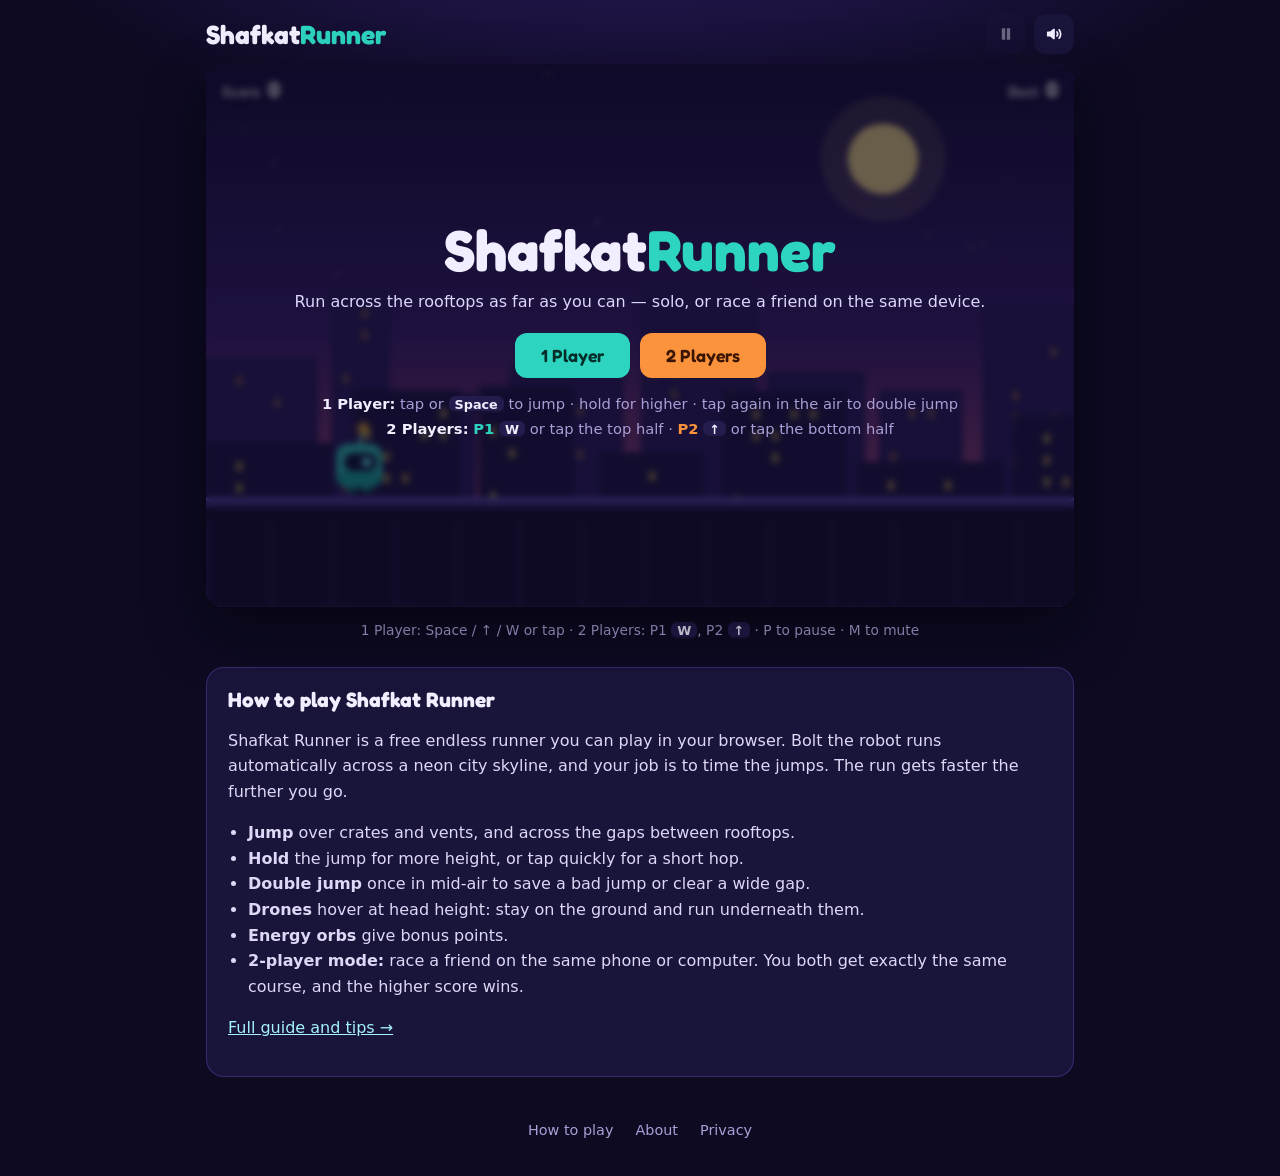
==== index.html @ a6edea65 "added" ====
<!doctype html>
<html lang="en">
<head>
  <meta charset="utf-8">
  <meta name="viewport" content="width=device-width, initial-scale=1, viewport-fit=cover">
  <title>Shafkat Runner — Free Endless Runner Game | 1 or 2 Players, No Download</title>
  <meta name="description" content="Play Shafkat Runner free in your browser: tap to jump across neon rooftops, dodge drones and grab orbs. Play solo or race a friend in 2-player mode.">
  <meta name="theme-color" content="#140f2e">
  <link rel="icon" href="favicon.svg" type="image/svg+xml">

  <meta property="og:title" content="Shafkat Runner — Endless Rooftop Runner">
  <meta property="og:description" content="Tap to jump. Play solo or race a friend on the same screen.">
  <meta property="og:type" content="website">

  <link rel="preconnect" href="https://fonts.googleapis.com">
  <link rel="preconnect" href="https://fonts.gstatic.com" crossorigin>
  <link href="https://fonts.googleapis.com/css2?family=Fredoka:wght@500;600;700&display=swap" rel="stylesheet">
  <link rel="stylesheet" href="style.css">

  <!-- GOOGLE ADSENSE: once approved, paste your AdSense <script> tag here. -->
</head>
<body>
  <header class="topbar">
    <a class="logo" href="/" aria-label="Shafkat Runner home">Shafkat<span>Runner</span></a>
    <div class="top-actions">
      <button class="icon-btn" id="pause-btn" aria-label="Pause" title="Pause (P)">
        <svg viewBox="0 0 24 24" width="20" height="20" aria-hidden="true"><path fill="currentColor" d="M7 5h4v14H7zM13 5h4v14h-4z"/></svg>
      </button>
      <button class="icon-btn" id="sound-btn" aria-label="Mute sound" title="Sound (M)">
        <svg class="ico-on" viewBox="0 0 24 24" width="20" height="20" aria-hidden="true" fill="none" stroke="currentColor" stroke-width="2" stroke-linecap="round" stroke-linejoin="round"><path d="M4.5 10h3l4.5-3.5v11L7.5 14h-3z" fill="currentColor"/><path d="M15.5 9.5c1.1 1.4 1.1 3.6 0 5"/><path d="M18.2 7c2.4 2.8 2.4 7.2 0 10"/></svg>
        <svg class="ico-off" viewBox="0 0 24 24" width="20" height="20" aria-hidden="true" fill="none" stroke="currentColor" stroke-width="2" stroke-linecap="round" stroke-linejoin="round"><path d="M4.5 10h3l4.5-3.5v11L7.5 14h-3z" fill="currentColor"/><path d="M15.5 9.5l5 5M20.5 9.5l-5 5"/></svg>
      </button>
    </div>
  </header>

  <main class="wrap">
    <div class="game" id="game" role="application"
         aria-label="Shafkat Runner game. One player: Space, Up arrow or tap to jump. Two players: Player 1 presses W or taps the top half, Player 2 presses Up or taps the bottom half.">
      <canvas id="canvas"></canvas>

      <div class="hud" id="hud" aria-hidden="true">
        <div class="hud-item">Score <b id="score">0</b></div>
        <div class="hud-item">Best <b id="best">0</b></div>
      </div>

      <div class="screen" id="start-screen">
        <h1 class="title">Shafkat<span>Runner</span></h1>
        <p class="lead">Run across the rooftops as far as you can — solo, or race a friend on the same device.</p>
        <div class="actions">
          <button class="btn primary big" id="solo-btn">1 Player</button>
          <button class="btn alt big" id="versus-btn">2 Players</button>
        </div>
        <ul class="howto">
          <li><b>1 Player:</b> tap or <kbd>Space</kbd> to jump · hold for higher · tap again in the air to double jump</li>
          <li><b>2 Players:</b> <span class="p1">P1</span> <kbd>W</kbd> or tap the top half · <span class="p2">P2</span> <kbd>↑</kbd> or tap the bottom half</li>
        </ul>
      </div>

      <div class="screen" id="over-screen" hidden>
        <p class="over-title" id="over-title">Game over</p>
        <div id="solo-result">
          <p class="new-best" id="new-best" hidden>⭐ New best!</p>
          <div class="final"><span id="final-score">0</span><small>points</small></div>
          <p class="final-best">Best <b id="final-best">0</b></p>
        </div>
        <div class="vs-result" id="vs-result" hidden>
          <div class="vs-row" id="vs-row1"><span class="dot p1"></span>Player 1<b id="vs-s1">0</b></div>
          <div class="vs-row" id="vs-row2"><span class="dot p2"></span>Player 2<b id="vs-s2">0</b></div>
          <p class="tally">Matches won: <b id="vs-tally">0 – 0</b></p>
        </div>
        <div class="actions">
          <button class="btn primary" id="again-btn">Play again</button>
          <button class="btn ghost" id="menu-btn">Change mode</button>
          <button class="btn ghost" id="share-btn">Share</button>
        </div>
      </div>

      <div class="screen" id="pause-screen" hidden>
        <p class="over-title">Paused</p>
        <button class="btn primary" id="resume-btn">Resume</button>
      </div>
    </div>

    <p class="hint">1 Player: Space / ↑ / W or tap · 2 Players: P1 <kbd>W</kbd>, P2 <kbd>↑</kbd> · P to pause · M to mute</p>

    <!-- AD SLOT: after AdSense approval, place a responsive ad unit HERE, below the game.
         Never put ads inside or touching the game area (accidental taps break AdSense rules). -->

    <section class="content">
      <h2>How to play Shafkat Runner</h2>
      <p>Shafkat Runner is a free endless runner you can play in your browser. Bolt the robot runs automatically across a neon city skyline, and your job is to time the jumps. The run gets faster the further you go.</p>
      <ul>
        <li><strong>Jump</strong> over crates and vents, and across the gaps between rooftops.</li>
        <li><strong>Hold</strong> the jump for more height, or tap quickly for a short hop.</li>
        <li><strong>Double jump</strong> once in mid-air to save a bad jump or clear a wide gap.</li>
        <li><strong>Drones</strong> hover at head height: stay on the ground and run underneath them.</li>
        <li><strong>Energy orbs</strong> give bonus points.</li>
        <li><strong>2-player mode:</strong> race a friend on the same phone or computer. You both get exactly the same course, and the higher score wins.</li>
      </ul>
      <p><a href="how-to-play.html">Full guide and tips →</a></p>
    </section>

  </main>

  <footer class="footer">
    <a href="how-to-play.html">How to play</a>
    <a href="about.html">About</a>
    <a href="privacy.html">Privacy</a>
  </footer>

  <div class="toast" id="toast" role="status" aria-live="polite"></div>

  <script src="game.js"></script>
</body>
</html>
---- style.css ----
/* ============================================================
   Shafkat Runner — styles
   ============================================================ */
:root {
  --bg: #0d0a22;
  --surface: #19143a;
  --surface-2: #231c4d;
  --line: #352b6e;
  --text: #f1eeff;
  --muted: #a99fd6;
  --accent: #2dd4bf;
  --accent-ink: #052e2a;
  --warm: #fbbf24;
  --font-game: 'Fredoka', ui-rounded, 'Segoe UI', system-ui, sans-serif;
  --font-body: system-ui, -apple-system, 'Segoe UI', Roboto, sans-serif;
}

* { box-sizing: border-box; }
html, body { margin: 0; }
body {
  min-height: 100vh;
  background: radial-gradient(1000px 520px at 50% -200px, #33206e 0%, transparent 70%), var(--bg);
  color: var(--text);
  font: 16px/1.6 var(--font-body);
  -webkit-font-smoothing: antialiased;
}
a { color: #a5f3fc; }
a:hover { color: #cffafe; }

.wrap { max-width: 900px; margin: 0 auto; padding: 0 16px 24px; }

/* ---------- Top bar ---------- */
.topbar {
  max-width: 900px; margin: 0 auto; padding: 14px 16px 10px;
  display: flex; align-items: center; justify-content: space-between; gap: 12px;
}
.logo { font: 700 1.65rem var(--font-game); color: var(--text); text-decoration: none; }
.logo span, .title span { color: var(--accent); }
.top-actions { display: flex; gap: 8px; }
.icon-btn {
  width: 40px; height: 40px; display: grid; place-items: center;
  border: 0; border-radius: 12px; background: var(--surface); color: var(--text); cursor: pointer;
}
.icon-btn:hover { background: var(--surface-2); }
.icon-btn[disabled] { opacity: .4; cursor: default; }
#sound-btn .ico-off { display: none; }
#sound-btn.muted .ico-on { display: none; }
#sound-btn.muted .ico-off { display: block; }

/* ---------- Game area ---------- */
.game {
  position: relative; width: 100%; aspect-ratio: 16 / 10; max-height: 72vh;
  margin: 0 auto; border-radius: 18px; overflow: hidden;
  background: #1b1446;
  box-shadow: 0 24px 60px rgba(0, 0, 0, .45), inset 0 0 0 1px var(--line);
  touch-action: none; user-select: none; -webkit-user-select: none;
  -webkit-tap-highlight-color: transparent; cursor: pointer; outline: none;
}
.game canvas { display: block; width: 100%; height: 100%; }

.hud {
  position: absolute; top: 0; left: 0; right: 0; z-index: 2;
  display: flex; justify-content: space-between; padding: 12px 16px;
  font: 600 .95rem var(--font-game); color: rgba(241, 238, 255, .8);
  text-shadow: 0 2px 6px rgba(0, 0, 0, .5); pointer-events: none;
}
.hud b { color: #fff; font-size: 1.35rem; margin-left: 4px; }

.screen {
  position: absolute; inset: 0; z-index: 3;
  display: flex; flex-direction: column; align-items: center; justify-content: center; gap: 10px;
  padding: 20px; text-align: center;
  background: rgba(13, 10, 34, .62); backdrop-filter: blur(3px); -webkit-backdrop-filter: blur(3px);
  animation: fadeIn .25s ease;
}
.screen[hidden] { display: none; }
@keyframes fadeIn { from { opacity: 0; } to { opacity: 1; } }

.title { margin: 0; font: 700 clamp(2.4rem, 8vw, 3.6rem)/1 var(--font-game); }
.lead { margin: 0; color: #ddd6ff; }
.howto {
  list-style: none; padding: 0; margin: 4px 0 8px;
  display: grid; gap: 2px; color: var(--muted); font-size: .92rem;
}
.howto b { color: var(--text); }
kbd {
  font: 600 .8rem var(--font-body); padding: 1px 6px; border-radius: 6px;
  background: var(--surface-2); box-shadow: inset 0 -2px 0 rgba(0, 0, 0, .35); color: var(--text);
}
.over-title { margin: 0; font: 700 clamp(1.8rem, 6vw, 2.4rem) var(--font-game); }
.new-best { margin: 0; font: 600 1rem var(--font-game); color: var(--warm); animation: pulse 1s ease infinite; }
.new-best[hidden] { display: none; }
.final span { display: block; font: 700 clamp(2.6rem, 9vw, 3.6rem)/1 var(--font-game); color: var(--warm); }
.final small { color: var(--muted); }
.final-best { margin: 0; color: var(--muted); }
.final-best b { color: var(--text); }
.actions { display: flex; flex-wrap: wrap; gap: 10px; justify-content: center; margin-top: 8px; }
@keyframes pulse { 50% { transform: scale(1.06); } }

/* ---------- Buttons ---------- */
.btn {
  display: inline-flex; align-items: center; justify-content: center; gap: 6px;
  border: 0; border-radius: 12px; padding: 10px 20px; cursor: pointer; text-decoration: none;
  font: 600 1rem var(--font-game); background: var(--surface-2); color: var(--text);
  transition: transform .1s, filter .15s;
}
.btn:hover { filter: brightness(1.1); }
.btn:active { transform: scale(.97); }
.btn.primary { background: var(--accent); color: var(--accent-ink); }
.btn.ghost { background: transparent; box-shadow: inset 0 0 0 1.5px var(--line); }
.btn.big { padding: 12px 26px; font-size: 1.1rem; }
.btn.primary.big { animation: pulse 1.6s ease infinite; }
.btn.alt { background: #fb923c; color: #3b1503; }

/* ---------- 2-player ---------- */
.game.versus { aspect-ratio: 4 / 3; }
.game.versus .hud { display: none; }
.howto .p1, .howto .p2 { font-weight: 700; }
.howto .p1 { color: #2dd4bf; }
.howto .p2 { color: #fb923c; }
.vs-result { display: grid; gap: 6px; min-width: 220px; margin: 4px 0; }
.vs-result[hidden], #solo-result[hidden] { display: none; }
.vs-row {
  display: flex; align-items: center; gap: 10px; padding: 8px 14px; border-radius: 12px;
  background: rgba(255, 255, 255, .06); font: 600 1rem var(--font-game);
}
.vs-row b { margin-left: auto; font-size: 1.35rem; }
.vs-row.win { box-shadow: inset 0 0 0 2px var(--warm); }
.vs-row.win b { color: var(--warm); }
.dot { width: 12px; height: 12px; border-radius: 50%; flex: none; }
.dot.p1 { background: #2dd4bf; }
.dot.p2 { background: #fb923c; }
.tally { margin: 2px 0 0; color: var(--muted); font-size: .92rem; }
.tally b { color: var(--text); }

.hint { text-align: center; color: var(--muted); font-size: .86rem; margin: 12px 0 0; }

/* ---------- Content ---------- */
.content {
  margin-top: 26px; padding: 20px 22px; border-radius: 18px;
  background: var(--surface); box-shadow: inset 0 0 0 1px var(--line);
}
.content h2 { font: 700 1.3rem var(--font-game); margin: 0 0 8px; }
.content p, .content li { color: #ddd8f6; }
.content ul { padding-left: 20px; }

.footer {
  display: flex; justify-content: center; gap: 22px; flex-wrap: wrap;
  padding: 18px 16px 34px; font-size: .9rem;
}
.footer a { color: var(--muted); text-decoration: none; }
.footer a:hover { color: var(--text); }

.toast {
  position: fixed; left: 50%; bottom: 28px; z-index: 50;
  transform: translate(-50%, 20px); opacity: 0; pointer-events: none;
  padding: 10px 18px; border-radius: 999px; background: #fff; color: #111;
  font: 600 .95rem var(--font-body); box-shadow: 0 10px 30px rgba(0, 0, 0, .35);
  transition: opacity .2s, transform .2s; white-space: nowrap;
}
.toast.show { opacity: 1; transform: translate(-50%, 0); }

/* ---------- Content pages ---------- */
.page { max-width: 680px; margin: 0 auto; padding: 8px 16px 40px; }
.page h1 { font: 700 2rem/1.2 var(--font-game); margin: 18px 0 12px; }
.page h2 { font: 700 1.3rem var(--font-game); margin: 28px 0 8px; }
.page p, .page li { color: #ddd8f6; }
.page .back { display: inline-block; margin-top: 24px; }

/* ---------- Phones: squarer play area so you can see further ahead ---------- */
@media (max-width: 600px) {
  .game { aspect-ratio: 1 / 1; border-radius: 14px; }
  .game.versus { aspect-ratio: 3 / 4; }
  .title { font-size: 2.1rem; }
  .screen { gap: 8px; padding: 14px; }
  .howto { font-size: .84rem; }
  .lead { font-size: .92rem; }
  .hint { display: none; }
}
@media (max-width: 360px) {
  .lead { display: none; }
}
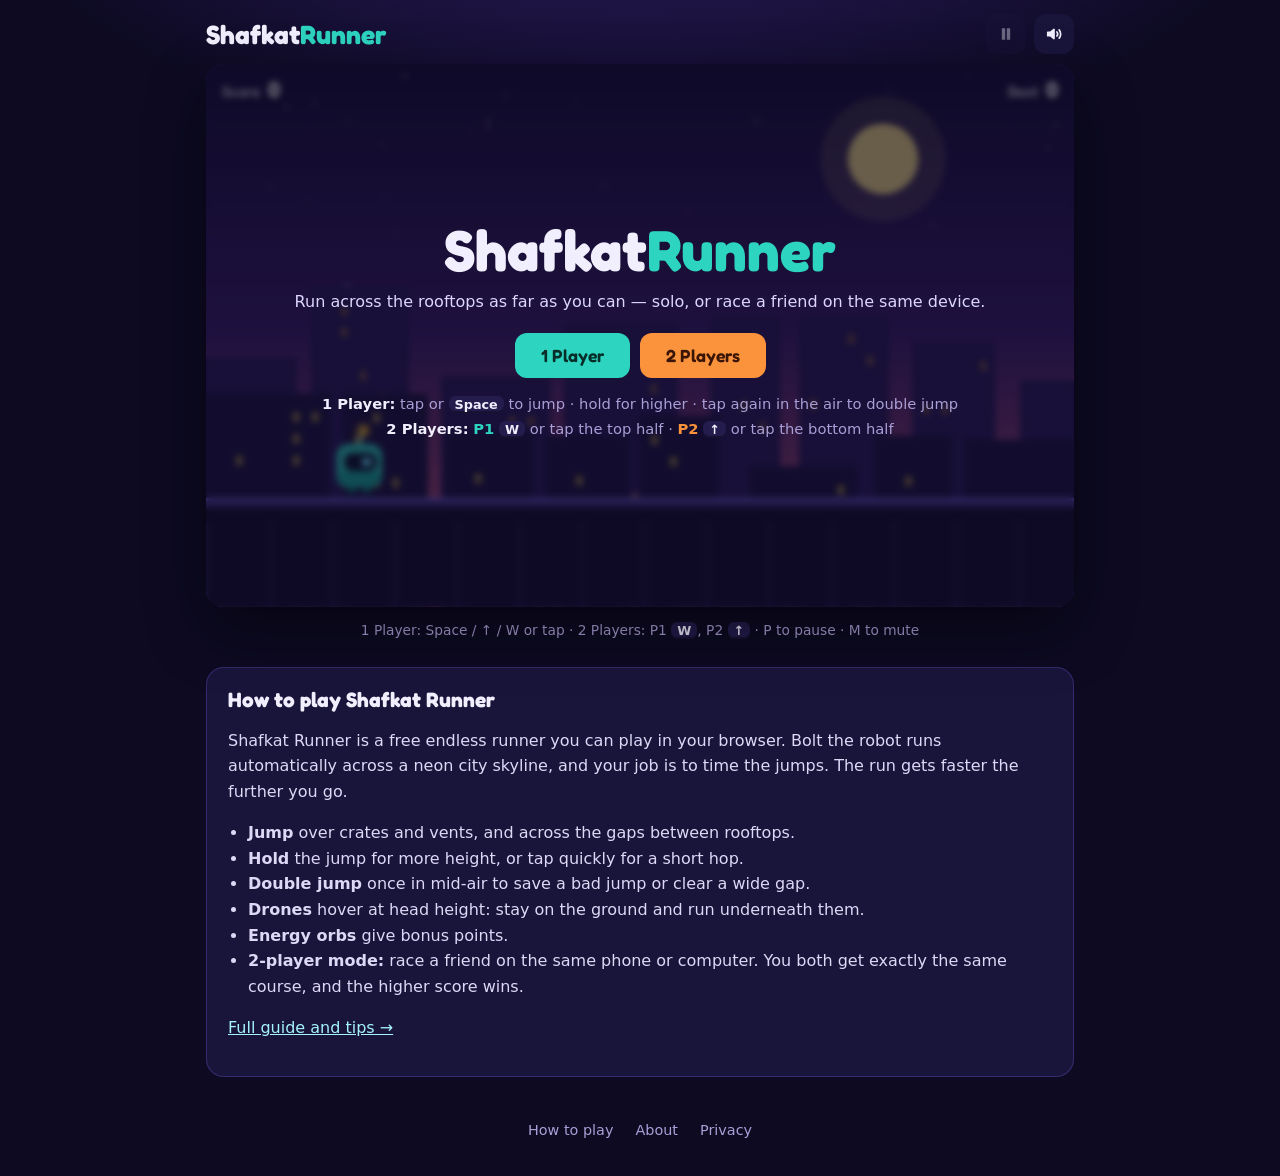
==== commit 5c159335: "Install Vercel Web Analytics Integration Implemented Vercel Web Analytics for RunnerGame  SUMMARY: S" ====
--- a/index.html
+++ b/index.html
@@ -16,6 +16,14 @@
   <link rel="preconnect" href="https://fonts.gstatic.com" crossorigin>
   <link href="https://fonts.googleapis.com/css2?family=Fredoka:wght@500;600;700&display=swap" rel="stylesheet">
   <link rel="stylesheet" href="style.css">
+
+  <!-- Vercel Web Analytics -->
+  <script>
+    window.va = window.va || function () { 
+      (window.vaq = window.vaq || []).push(arguments); 
+    };
+  </script>
+  <script defer src="/_vercel/insights/script.js"></script>
 
   <!-- GOOGLE ADSENSE: once approved, paste your AdSense <script> tag here. -->
 </head>
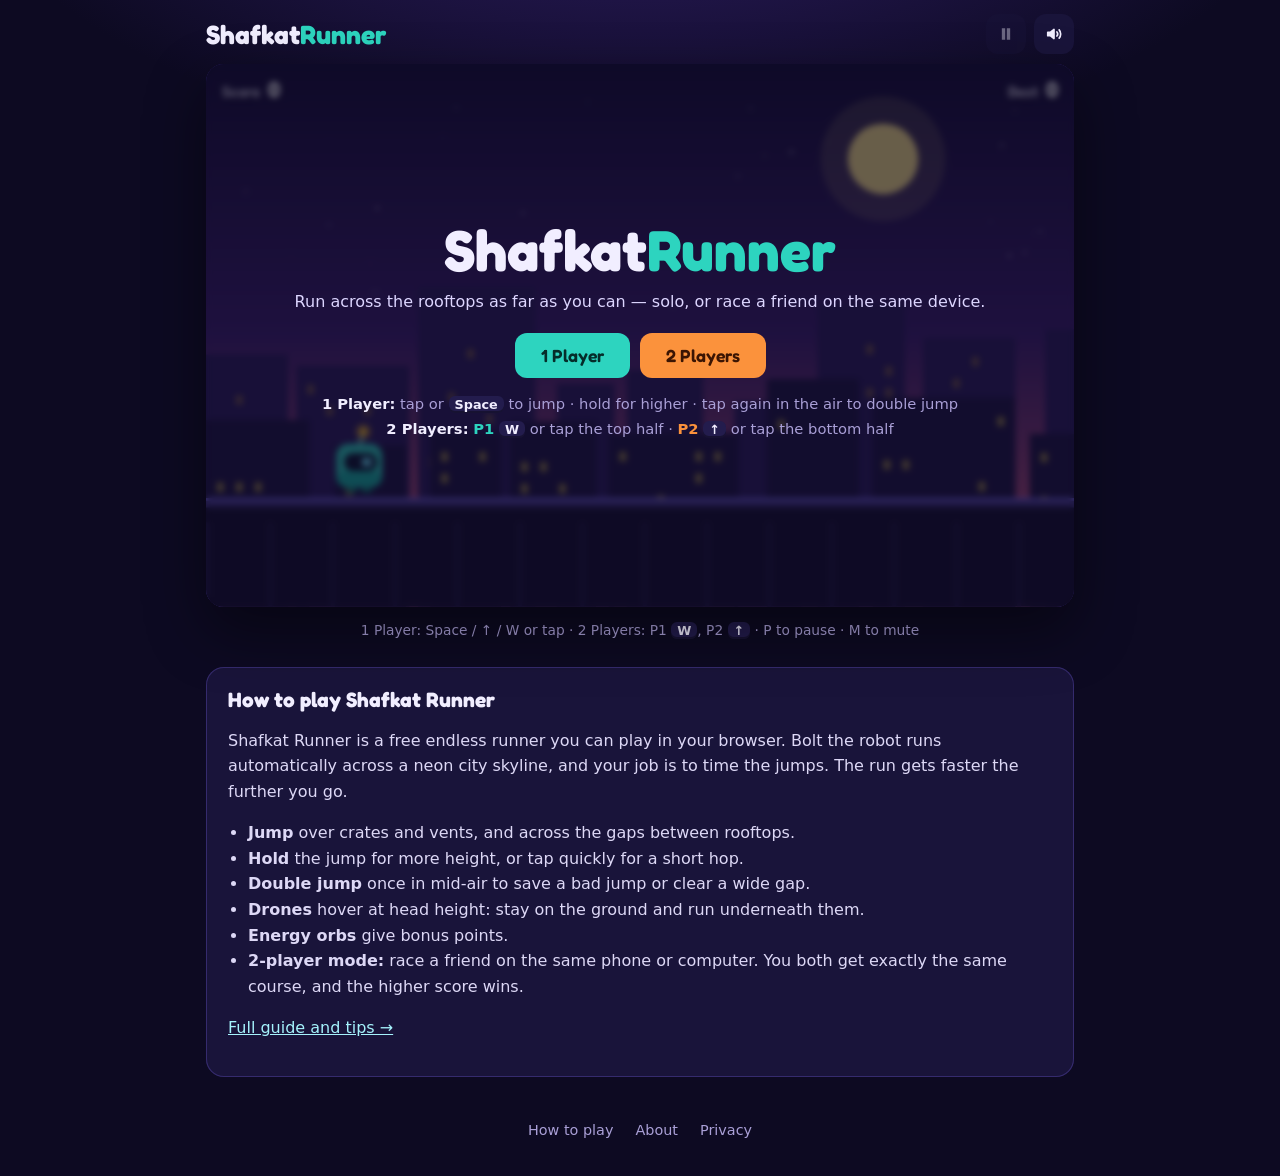
==== commit fde9c548: "added" ====
--- a/index.html
+++ b/index.html
@@ -7,6 +7,17 @@
   <meta name="description" content="Play Shafkat Runner free in your browser: tap to jump across neon rooftops, dodge drones and grab orbs. Play solo or race a friend in 2-player mode.">
   <meta name="theme-color" content="#140f2e">
   <link rel="icon" href="favicon.svg" type="image/svg+xml">
+  <link rel="canonical" href="https://shafkatrunner.sodev.tech/">
+  <meta property="og:url" content="https://shafkatrunner.sodev.tech/">
+  <meta property="og:site_name" content="Shafkat Runner">
+  <meta property="og:image" content="https://shafkatrunner.sodev.tech/og-image.png">
+  <meta property="og:image:width" content="1200">
+  <meta property="og:image:height" content="630">
+  <meta property="og:image:alt" content="Shafkat Runner: a robot jumping over a crate on a neon rooftop">
+  <meta name="twitter:card" content="summary_large_image">
+  <script type="application/ld+json">
+  {"@context": "https://schema.org", "@type": "VideoGame", "name": "Shafkat Runner", "url": "https://shafkatrunner.sodev.tech/", "description": "A free endless runner you play in your browser. Jump across neon rooftops, dodge drones and collect energy orbs. Play solo or race a friend in 2-player mode on the same device.", "image": "https://shafkatrunner.sodev.tech/og-image.png", "genre": ["Endless runner", "Platform game"], "gamePlatform": "Web browser", "applicationCategory": "Game", "operatingSystem": "Any", "playMode": ["SinglePlayer", "MultiPlayer"], "numberOfPlayers": {"@type": "QuantitativeValue", "minValue": 1, "maxValue": 2}, "offers": {"@type": "Offer", "price": "0", "priceCurrency": "USD"}, "author": {"@type": "Person", "name": "Syed Shafkatul Hassan"}, "inLanguage": "en"}
+  </script>
 
   <meta property="og:title" content="Shafkat Runner — Endless Rooftop Runner">
   <meta property="og:description" content="Tap to jump. Play solo or race a friend on the same screen.">
@@ -16,14 +27,6 @@
   <link rel="preconnect" href="https://fonts.gstatic.com" crossorigin>
   <link href="https://fonts.googleapis.com/css2?family=Fredoka:wght@500;600;700&display=swap" rel="stylesheet">
   <link rel="stylesheet" href="style.css">
-
-  <!-- Vercel Web Analytics -->
-  <script>
-    window.va = window.va || function () { 
-      (window.vaq = window.vaq || []).push(arguments); 
-    };
-  </script>
-  <script defer src="/_vercel/insights/script.js"></script>
 
   <!-- GOOGLE ADSENSE: once approved, paste your AdSense <script> tag here. -->
 </head>
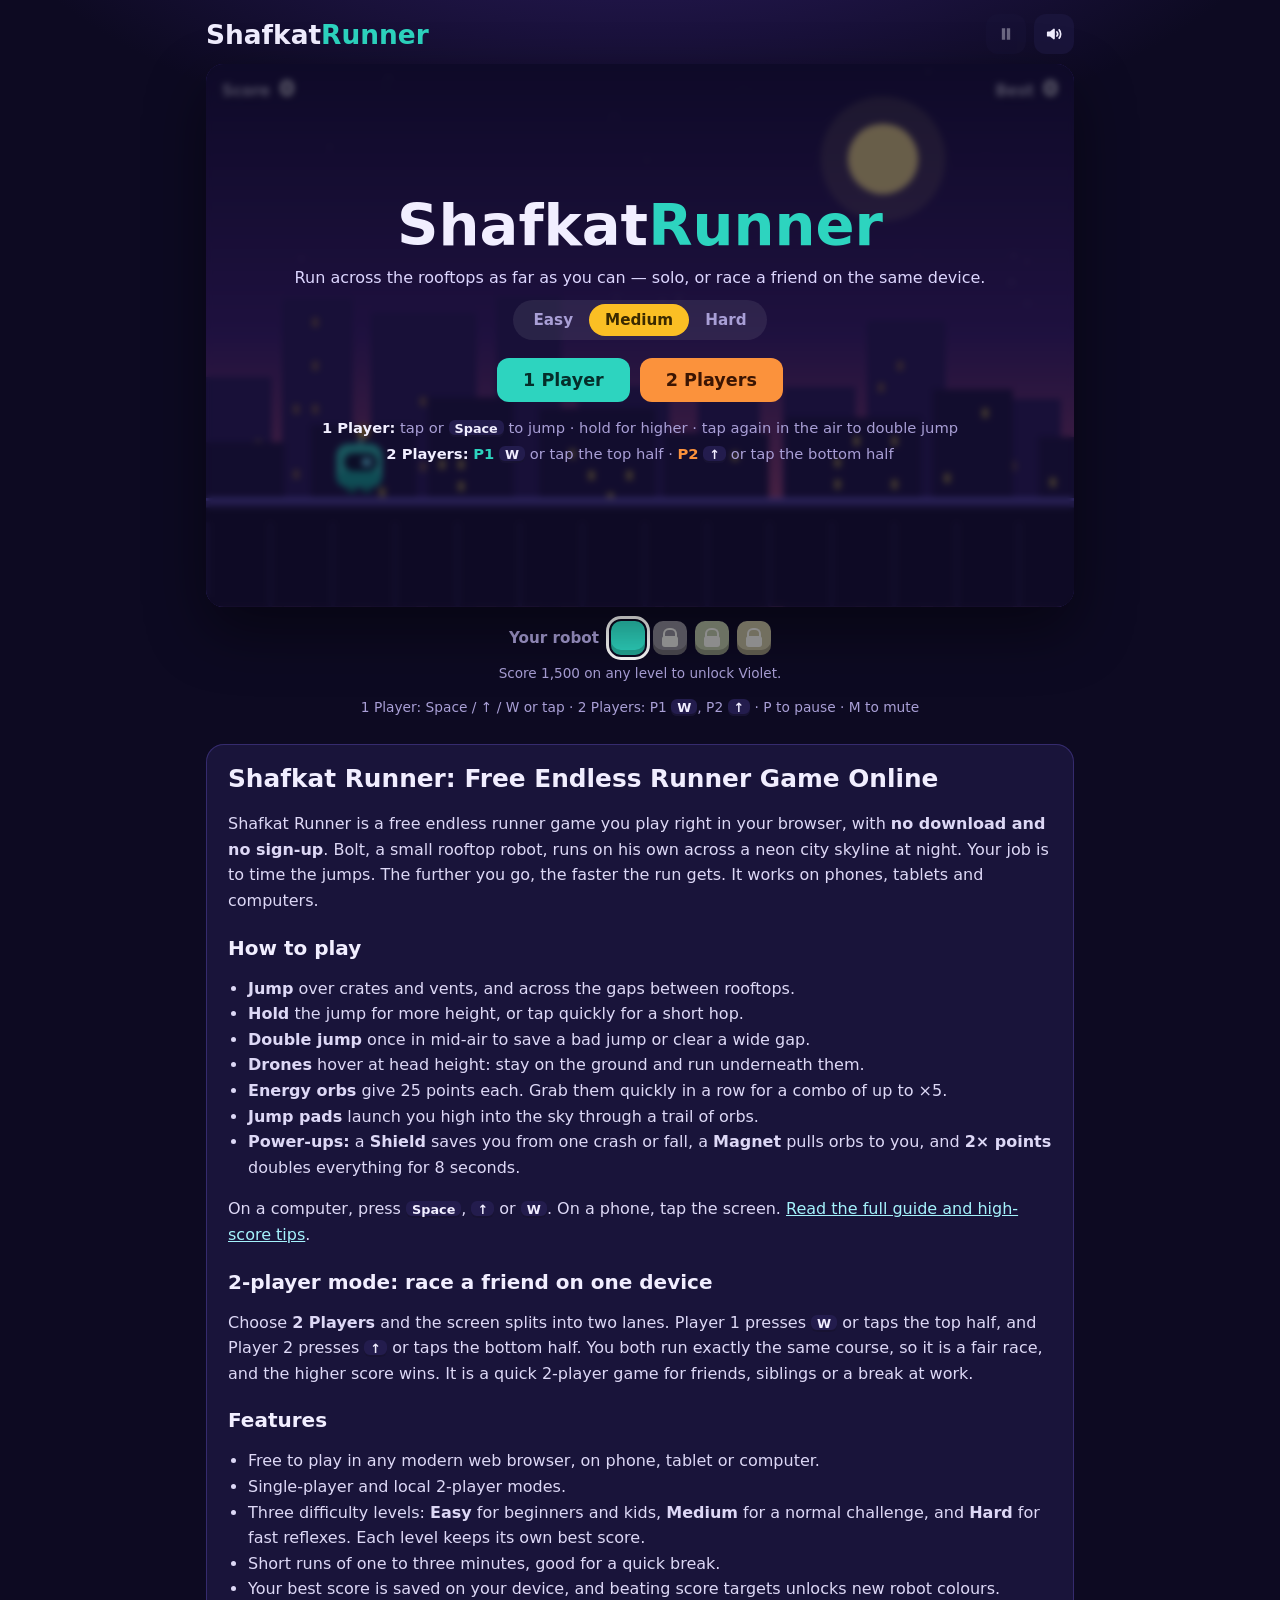
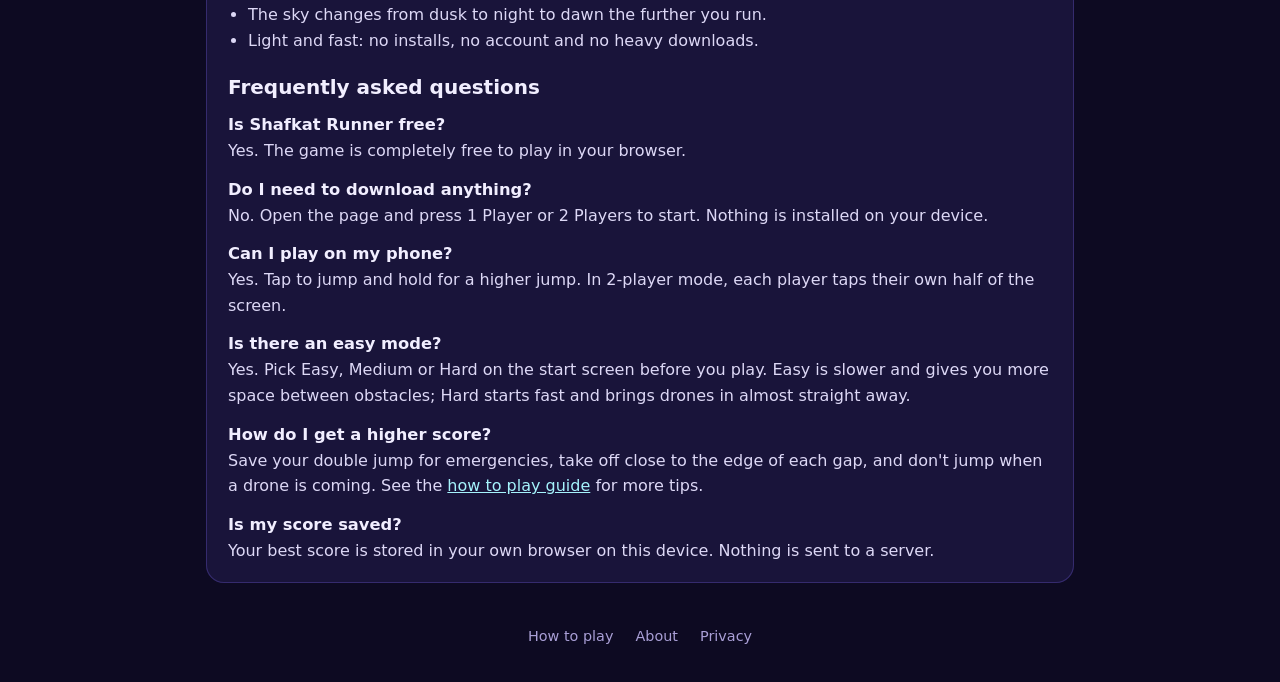
==== commit 27391767: "added" ====
--- a/index.html
+++ b/index.html
@@ -3,10 +3,13 @@
 <head>
   <meta charset="utf-8">
   <meta name="viewport" content="width=device-width, initial-scale=1, viewport-fit=cover">
-  <title>Shafkat Runner — Free Endless Runner Game | 1 or 2 Players, No Download</title>
+  <title>Shafkat Runner — Free Endless Runner Game, 1 or 2 Players</title>
+  <meta name="robots" content="index, follow, max-image-preview:large">
   <meta name="description" content="Play Shafkat Runner free in your browser: tap to jump across neon rooftops, dodge drones and grab orbs. Play solo or race a friend in 2-player mode.">
   <meta name="theme-color" content="#140f2e">
   <link rel="icon" href="favicon.svg" type="image/svg+xml">
+  <link rel="apple-touch-icon" href="apple-touch-icon.png">
+  <link rel="manifest" href="site.webmanifest">
   <link rel="canonical" href="https://shafkatrunner.sodev.tech/">
   <meta property="og:url" content="https://shafkatrunner.sodev.tech/">
   <meta property="og:site_name" content="Shafkat Runner">
@@ -16,16 +19,13 @@
   <meta property="og:image:alt" content="Shafkat Runner: a robot jumping over a crate on a neon rooftop">
   <meta name="twitter:card" content="summary_large_image">
   <script type="application/ld+json">
-  {"@context": "https://schema.org", "@type": "VideoGame", "name": "Shafkat Runner", "url": "https://shafkatrunner.sodev.tech/", "description": "A free endless runner you play in your browser. Jump across neon rooftops, dodge drones and collect energy orbs. Play solo or race a friend in 2-player mode on the same device.", "image": "https://shafkatrunner.sodev.tech/og-image.png", "genre": ["Endless runner", "Platform game"], "gamePlatform": "Web browser", "applicationCategory": "Game", "operatingSystem": "Any", "playMode": ["SinglePlayer", "MultiPlayer"], "numberOfPlayers": {"@type": "QuantitativeValue", "minValue": 1, "maxValue": 2}, "offers": {"@type": "Offer", "price": "0", "priceCurrency": "USD"}, "author": {"@type": "Person", "name": "Syed Shafkatul Hassan"}, "inLanguage": "en"}
+  {"@context": "https://schema.org", "@graph": [{"@type": "WebSite", "@id": "https://shafkatrunner.sodev.tech/#website", "name": "Shafkat Runner", "alternateName": "Shafkat Runner Game", "url": "https://shafkatrunner.sodev.tech/", "inLanguage": "en"}, {"@type": "VideoGame", "name": "Shafkat Runner", "url": "https://shafkatrunner.sodev.tech/", "description": "A free endless runner you play in your browser. Jump across neon rooftops, dodge drones and collect energy orbs. Play solo or race a friend in 2-player mode on the same device. No download or sign-up.", "image": "https://shafkatrunner.sodev.tech/og-image.png", "genre": ["Endless runner", "Platform game"], "gamePlatform": "Web browser", "applicationCategory": "Game", "operatingSystem": "Any", "playMode": ["SinglePlayer", "MultiPlayer"], "numberOfPlayers": {"@type": "QuantitativeValue", "minValue": 1, "maxValue": 2}, "offers": {"@type": "Offer", "price": "0", "priceCurrency": "USD"}, "author": {"@type": "Person", "name": "Syed Shafkatul Hassan"}, "inLanguage": "en", "@id": "https://shafkatrunner.sodev.tech/#game", "keywords": "endless runner, runner game, robot game, 2 player game, browser game, no download", "isAccessibleForFree": true}]}
   </script>
 
   <meta property="og:title" content="Shafkat Runner — Endless Rooftop Runner">
   <meta property="og:description" content="Tap to jump. Play solo or race a friend on the same screen.">
   <meta property="og:type" content="website">
 
-  <link rel="preconnect" href="https://fonts.googleapis.com">
-  <link rel="preconnect" href="https://fonts.gstatic.com" crossorigin>
-  <link href="https://fonts.googleapis.com/css2?family=Fredoka:wght@500;600;700&display=swap" rel="stylesheet">
   <link rel="stylesheet" href="style.css">
 
   <!-- GOOGLE ADSENSE: once approved, paste your AdSense <script> tag here. -->
@@ -47,7 +47,8 @@
   <main class="wrap">
     <div class="game" id="game" role="application"
          aria-label="Shafkat Runner game. One player: Space, Up arrow or tap to jump. Two players: Player 1 presses W or taps the top half, Player 2 presses Up or taps the bottom half.">
-      <canvas id="canvas"></canvas>
+      <canvas id="canvas" aria-hidden="true"></canvas>
+      <noscript><p class="noscript">Shafkat Runner is a free endless runner game. Please turn on JavaScript in your browser to play.</p></noscript>
 
       <div class="hud" id="hud" aria-hidden="true">
         <div class="hud-item">Score <b id="score">0</b></div>
@@ -55,8 +56,13 @@
       </div>
 
       <div class="screen" id="start-screen">
-        <h1 class="title">Shafkat<span>Runner</span></h1>
+        <p class="title">Shafkat<span>Runner</span></p>
         <p class="lead">Run across the rooftops as far as you can — solo, or race a friend on the same device.</p>
+        <div class="levels" role="radiogroup" aria-label="Difficulty">
+          <button type="button" role="radio" data-level="easy" aria-checked="false">Easy</button>
+          <button type="button" role="radio" data-level="medium" aria-checked="true">Medium</button>
+          <button type="button" role="radio" data-level="hard" aria-checked="false">Hard</button>
+        </div>
         <div class="actions">
           <button class="btn primary big" id="solo-btn">1 Player</button>
           <button class="btn alt big" id="versus-btn">2 Players</button>
@@ -69,8 +75,9 @@
 
       <div class="screen" id="over-screen" hidden>
         <p class="over-title" id="over-title">Game over</p>
+        <p class="level-tag" id="level-tag">Medium mode</p>
         <div id="solo-result">
-          <p class="new-best" id="new-best" hidden>⭐ New best!</p>
+          <p class="new-best" id="new-best" hidden><svg viewBox="0 0 24 24" width="16" height="16" aria-hidden="true"><path fill="currentColor" d="M12 2.5l2.9 6.1 6.6.8-4.9 4.5 1.3 6.6L12 17.2l-5.9 3.3 1.3-6.6-4.9-4.5 6.6-.8z"/></svg> New best!</p>
           <div class="final"><span id="final-score">0</span><small>points</small></div>
           <p class="final-best">Best <b id="final-best">0</b></p>
         </div>
@@ -92,23 +99,62 @@
       </div>
     </div>
 
+    <div class="skin-picker" aria-label="Robot colour">
+      <span class="skin-label">Your robot</span>
+      <div class="skin-list" id="skin-list"></div>
+      <p class="skin-hint" id="skin-hint"></p>
+    </div>
+
     <p class="hint">1 Player: Space / ↑ / W or tap · 2 Players: P1 <kbd>W</kbd>, P2 <kbd>↑</kbd> · P to pause · M to mute</p>
 
     <!-- AD SLOT: after AdSense approval, place a responsive ad unit HERE, below the game.
          Never put ads inside or touching the game area (accidental taps break AdSense rules). -->
 
     <section class="content">
-      <h2>How to play Shafkat Runner</h2>
-      <p>Shafkat Runner is a free endless runner you can play in your browser. Bolt the robot runs automatically across a neon city skyline, and your job is to time the jumps. The run gets faster the further you go.</p>
+      <h1>Shafkat Runner: Free Endless Runner Game Online</h1>
+      <p>Shafkat Runner is a free endless runner game you play right in your browser, with <strong>no download and no sign-up</strong>. Bolt, a small rooftop robot, runs on his own across a neon city skyline at night. Your job is to time the jumps. The further you go, the faster the run gets. It works on phones, tablets and computers.</p>
+
+      <h2>How to play</h2>
       <ul>
         <li><strong>Jump</strong> over crates and vents, and across the gaps between rooftops.</li>
         <li><strong>Hold</strong> the jump for more height, or tap quickly for a short hop.</li>
         <li><strong>Double jump</strong> once in mid-air to save a bad jump or clear a wide gap.</li>
         <li><strong>Drones</strong> hover at head height: stay on the ground and run underneath them.</li>
-        <li><strong>Energy orbs</strong> give bonus points.</li>
-        <li><strong>2-player mode:</strong> race a friend on the same phone or computer. You both get exactly the same course, and the higher score wins.</li>
+        <li><strong>Energy orbs</strong> give 25 points each. Grab them quickly in a row for a combo of up to ×5.</li>
+        <li><strong>Jump pads</strong> launch you high into the sky through a trail of orbs.</li>
+        <li><strong>Power-ups:</strong> a <strong>Shield</strong> saves you from one crash or fall, a <strong>Magnet</strong> pulls orbs to you, and <strong>2× points</strong> doubles everything for 8 seconds.</li>
       </ul>
-      <p><a href="how-to-play.html">Full guide and tips →</a></p>
+      <p>On a computer, press <kbd>Space</kbd>, <kbd>↑</kbd> or <kbd>W</kbd>. On a phone, tap the screen. <a href="how-to-play.html">Read the full guide and high-score tips</a>.</p>
+
+      <h2>2-player mode: race a friend on one device</h2>
+      <p>Choose <strong>2 Players</strong> and the screen splits into two lanes. Player 1 presses <kbd>W</kbd> or taps the top half, and Player 2 presses <kbd>↑</kbd> or taps the bottom half. You both run exactly the same course, so it is a fair race, and the higher score wins. It is a quick 2-player game for friends, siblings or a break at work.</p>
+
+      <h2>Features</h2>
+      <ul>
+        <li>Free to play in any modern web browser, on phone, tablet or computer.</li>
+        <li>Single-player and local 2-player modes.</li>
+        <li>Three difficulty levels: <strong>Easy</strong> for beginners and kids, <strong>Medium</strong> for a normal challenge, and <strong>Hard</strong> for fast reflexes. Each level keeps its own best score.</li>
+        <li>Short runs of one to three minutes, good for a quick break.</li>
+        <li>Your best score is saved on your device, and beating score targets unlocks new robot colours.</li>
+        <li>The sky changes from dusk to night to dawn the further you run.</li>
+        <li>Light and fast: no installs, no account and no heavy downloads.</li>
+      </ul>
+
+      <h2>Frequently asked questions</h2>
+      <div class="faq">
+        <h3>Is Shafkat Runner free?</h3>
+        <p>Yes. The game is completely free to play in your browser.</p>
+        <h3>Do I need to download anything?</h3>
+        <p>No. Open the page and press 1 Player or 2 Players to start. Nothing is installed on your device.</p>
+        <h3>Can I play on my phone?</h3>
+        <p>Yes. Tap to jump and hold for a higher jump. In 2-player mode, each player taps their own half of the screen.</p>
+        <h3>Is there an easy mode?</h3>
+        <p>Yes. Pick Easy, Medium or Hard on the start screen before you play. Easy is slower and gives you more space between obstacles; Hard starts fast and brings drones in almost straight away.</p>
+        <h3>How do I get a higher score?</h3>
+        <p>Save your double jump for emergencies, take off close to the edge of each gap, and don't jump when a drone is coming. See the <a href="how-to-play.html">how to play guide</a> for more tips.</p>
+        <h3>Is my score saved?</h3>
+        <p>Your best score is stored in your own browser on this device. Nothing is sent to a server.</p>
+      </div>
     </section>
 
   </main>
--- a/style.css
+++ b/style.css
@@ -11,7 +11,7 @@
   --accent: #2dd4bf;
   --accent-ink: #052e2a;
   --warm: #fbbf24;
-  --font-game: 'Fredoka', ui-rounded, 'Segoe UI', system-ui, sans-serif;
+  --font-game: ui-rounded, system-ui, -apple-system, 'Segoe UI', Roboto, sans-serif; /* device fonts only */
   --font-body: system-ui, -apple-system, 'Segoe UI', Roboto, sans-serif;
 }
 
@@ -111,6 +111,47 @@
 .btn.big { padding: 12px 26px; font-size: 1.1rem; }
 .btn.primary.big { animation: pulse 1.6s ease infinite; }
 .btn.alt { background: #fb923c; color: #3b1503; }
+
+/* ---------- Difficulty picker ---------- */
+.levels { display: flex; background: rgba(255, 255, 255, .08); border-radius: 999px; padding: 4px; }
+.levels button {
+  border: 0; background: transparent; color: var(--muted); cursor: pointer;
+  font: 600 .95rem var(--font-game); padding: 7px 16px; border-radius: 999px;
+}
+.levels button:hover { color: var(--text); }
+.levels button[aria-checked="true"][data-level="easy"] { background: #4ade80; color: #052e16; }
+.levels button[aria-checked="true"][data-level="medium"] { background: var(--warm); color: #3b2a00; }
+.levels button[aria-checked="true"][data-level="hard"] { background: #fb7185; color: #4c0519; }
+.level-tag { margin: -4px 0 0; font: 600 .9rem var(--font-game); color: var(--muted); }
+.level-tag[data-level="easy"] { color: #4ade80; }
+.level-tag[data-level="medium"] { color: var(--warm); }
+.level-tag[data-level="hard"] { color: #fb7185; }
+
+/* ---------- Robot colours ---------- */
+.skin-picker {
+  display: flex; flex-wrap: wrap; align-items: center; justify-content: center; gap: 8px 12px;
+  margin-top: 14px;
+}
+.skin-label { font: 600 .95rem var(--font-game); color: var(--muted); }
+.skin-list { display: flex; gap: 8px; }
+.skin {
+  width: 34px; height: 34px; border-radius: 10px; border: 0; cursor: pointer;
+  background: var(--c); box-shadow: inset 0 -5px 0 rgba(0, 0, 0, .22);
+  font-size: .8rem; line-height: 1;
+}
+.skin[aria-pressed="true"] { outline: 3px solid #fff; outline-offset: 2px; }
+.skin:disabled { cursor: not-allowed; filter: grayscale(.85) brightness(.55); }
+.skin.locked { position: relative; }
+.skin.locked::before {           /* lock shackle */
+  content: ''; position: absolute; left: 50%; top: 7px; width: 10px; height: 9px; transform: translateX(-50%);
+  border: 2.5px solid #fff; border-bottom: 0; border-radius: 6px 6px 0 0;
+}
+.skin.locked::after {            /* lock body */
+  content: ''; position: absolute; left: 50%; top: 15px; width: 16px; height: 11px; transform: translateX(-50%);
+  background: #fff; border-radius: 3px;
+}
+.new-best svg { vertical-align: -2px; }
+.skin-hint { width: 100%; margin: 0; text-align: center; font-size: .85rem; color: var(--muted); }
 
 /* ---------- 2-player ---------- */
 .game.versus { aspect-ratio: 4 / 3; }
@@ -140,7 +181,11 @@
   margin-top: 26px; padding: 20px 22px; border-radius: 18px;
   background: var(--surface); box-shadow: inset 0 0 0 1px var(--line);
 }
-.content h2 { font: 700 1.3rem var(--font-game); margin: 0 0 8px; }
+.content h1 { font: 700 1.55rem/1.25 var(--font-game); margin: 0 0 10px; }
+.content h2 { font: 700 1.25rem var(--font-game); margin: 22px 0 8px; }
+.content h3 { font: 600 1.02rem var(--font-game); margin: 16px 0 4px; color: var(--text); }
+.faq p { margin: 0; }
+.noscript { position: absolute; inset: 0; display: grid; place-items: center; padding: 24px; margin: 0; text-align: center; color: var(--text); }
 .content p, .content li { color: #ddd8f6; }
 .content ul { padding-left: 20px; }
 
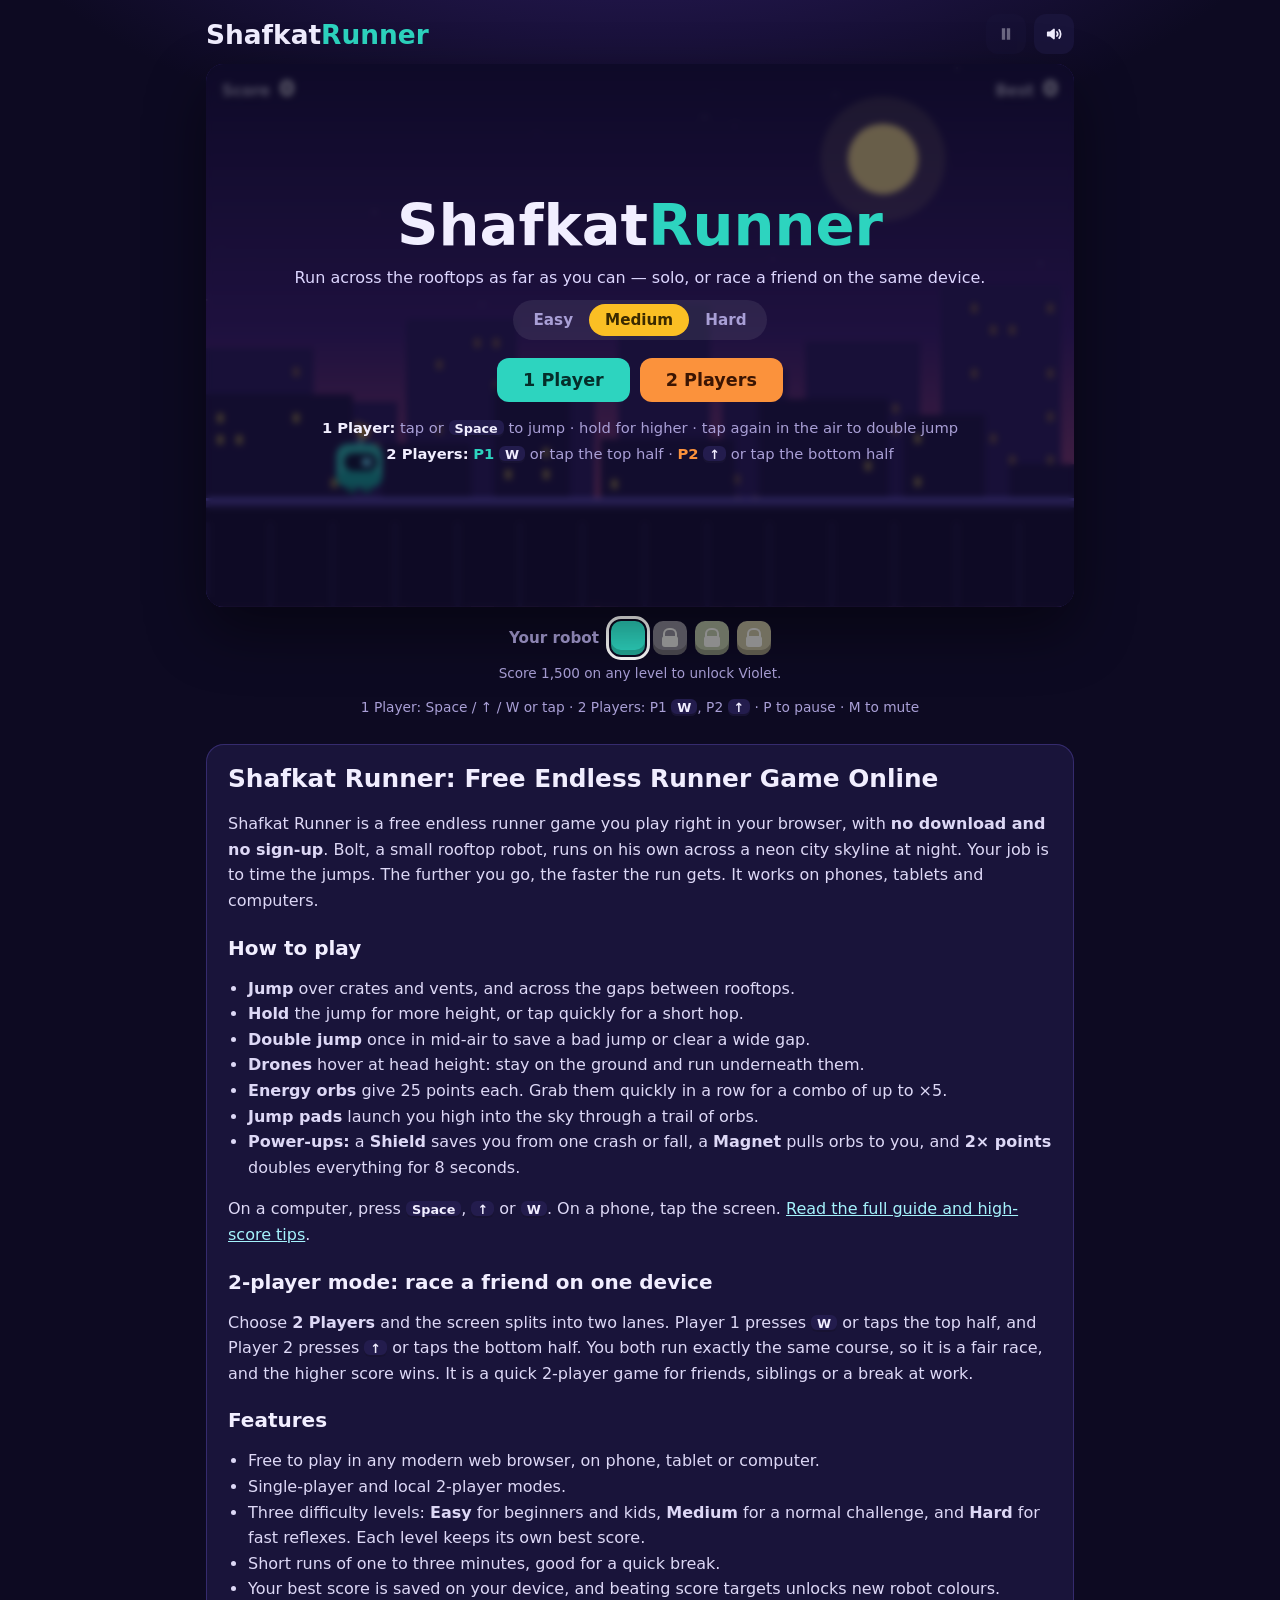
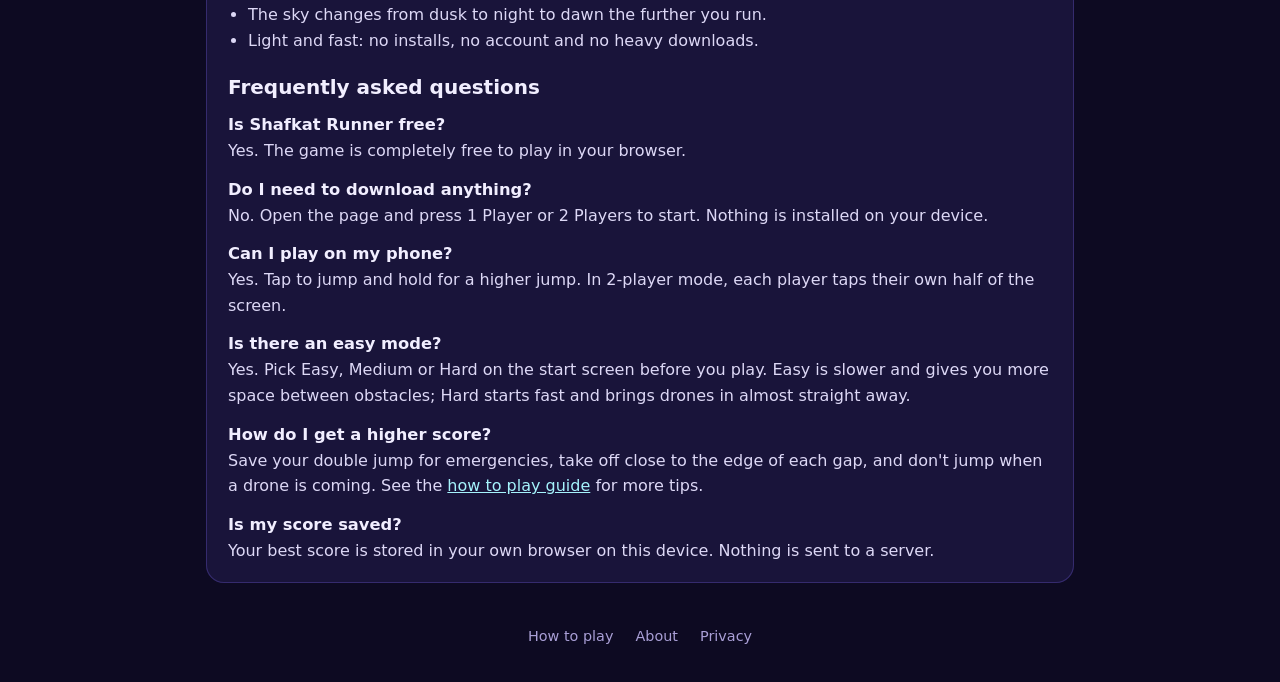
==== commit a392c299: "addes" ====
--- a/index.html
+++ b/index.html
@@ -9,7 +9,6 @@
   <meta name="theme-color" content="#140f2e">
   <link rel="icon" href="favicon.svg" type="image/svg+xml">
   <link rel="apple-touch-icon" href="apple-touch-icon.png">
-  <link rel="manifest" href="site.webmanifest">
   <link rel="canonical" href="https://shafkatrunner.sodev.tech/">
   <meta property="og:url" content="https://shafkatrunner.sodev.tech/">
   <meta property="og:site_name" content="Shafkat Runner">
@@ -169,4 +168,4 @@
 
   <script src="game.js"></script>
 </body>
-</html>
+</html>
